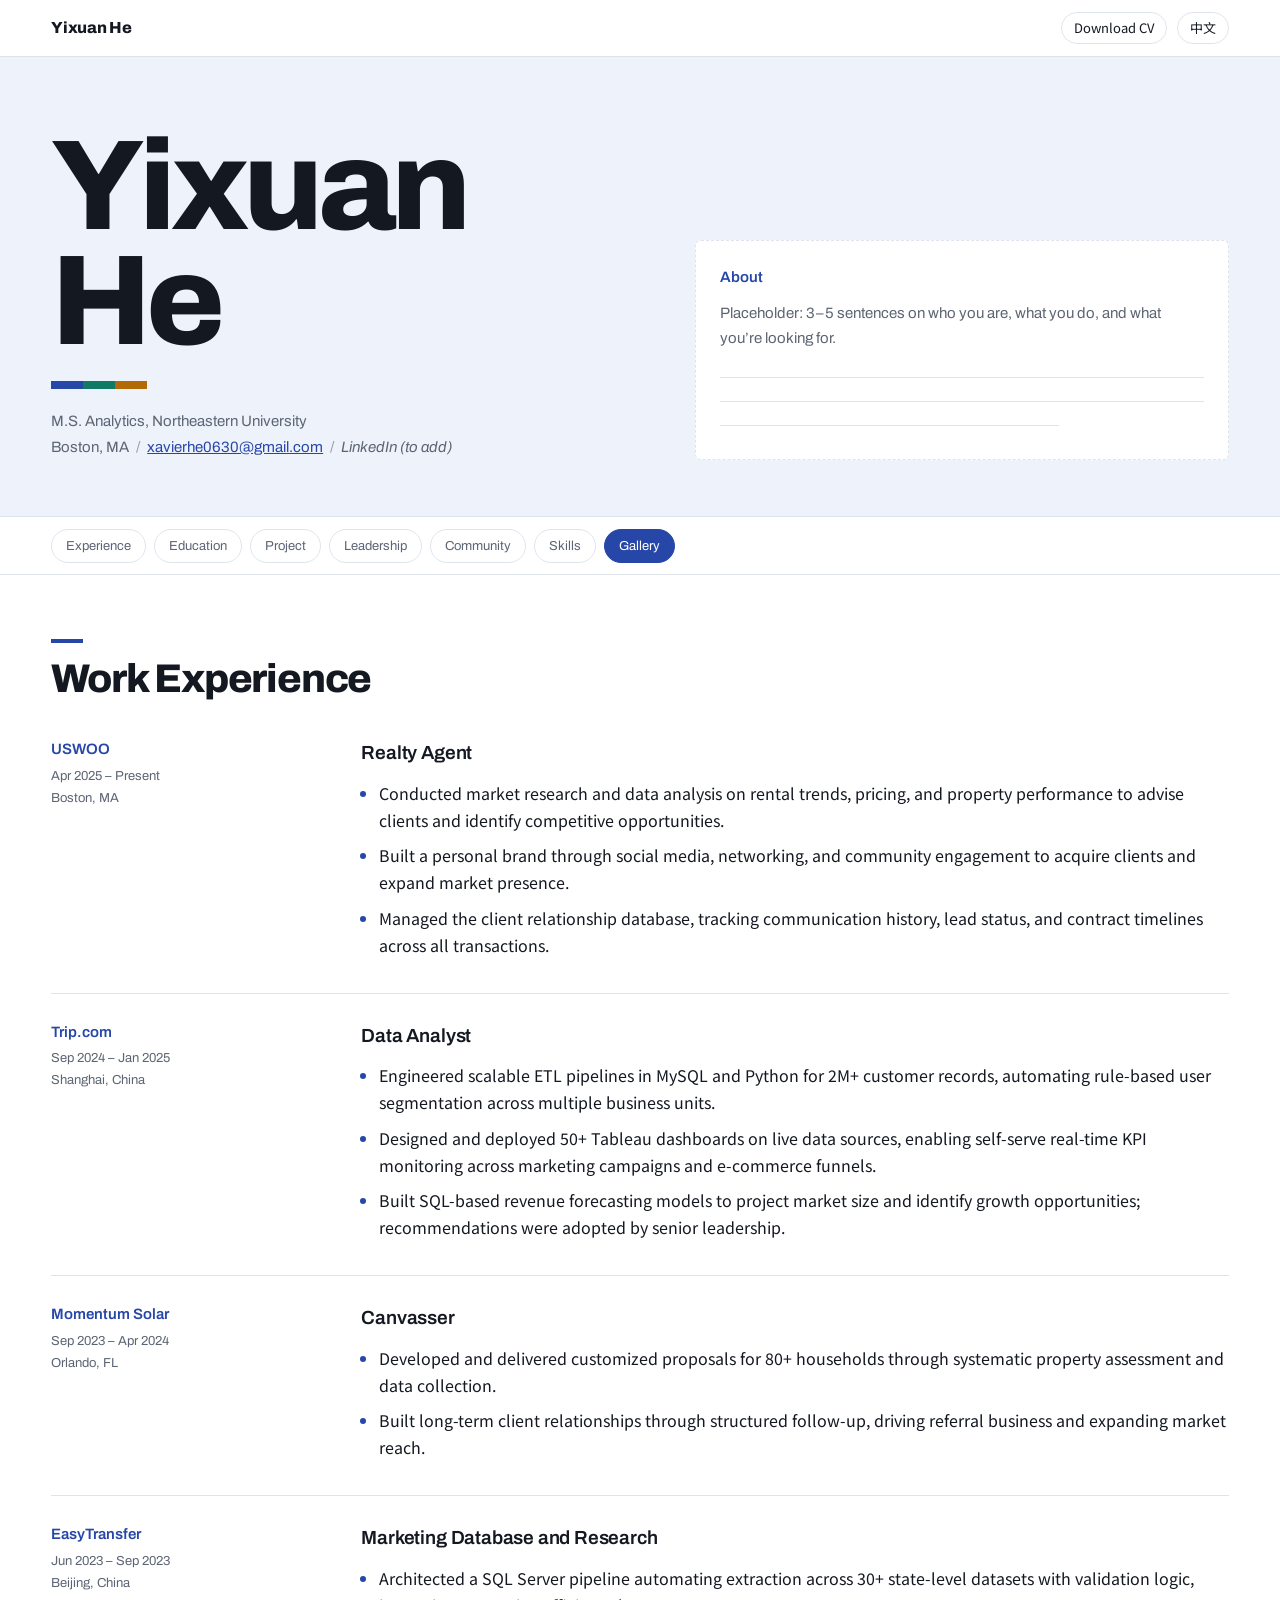
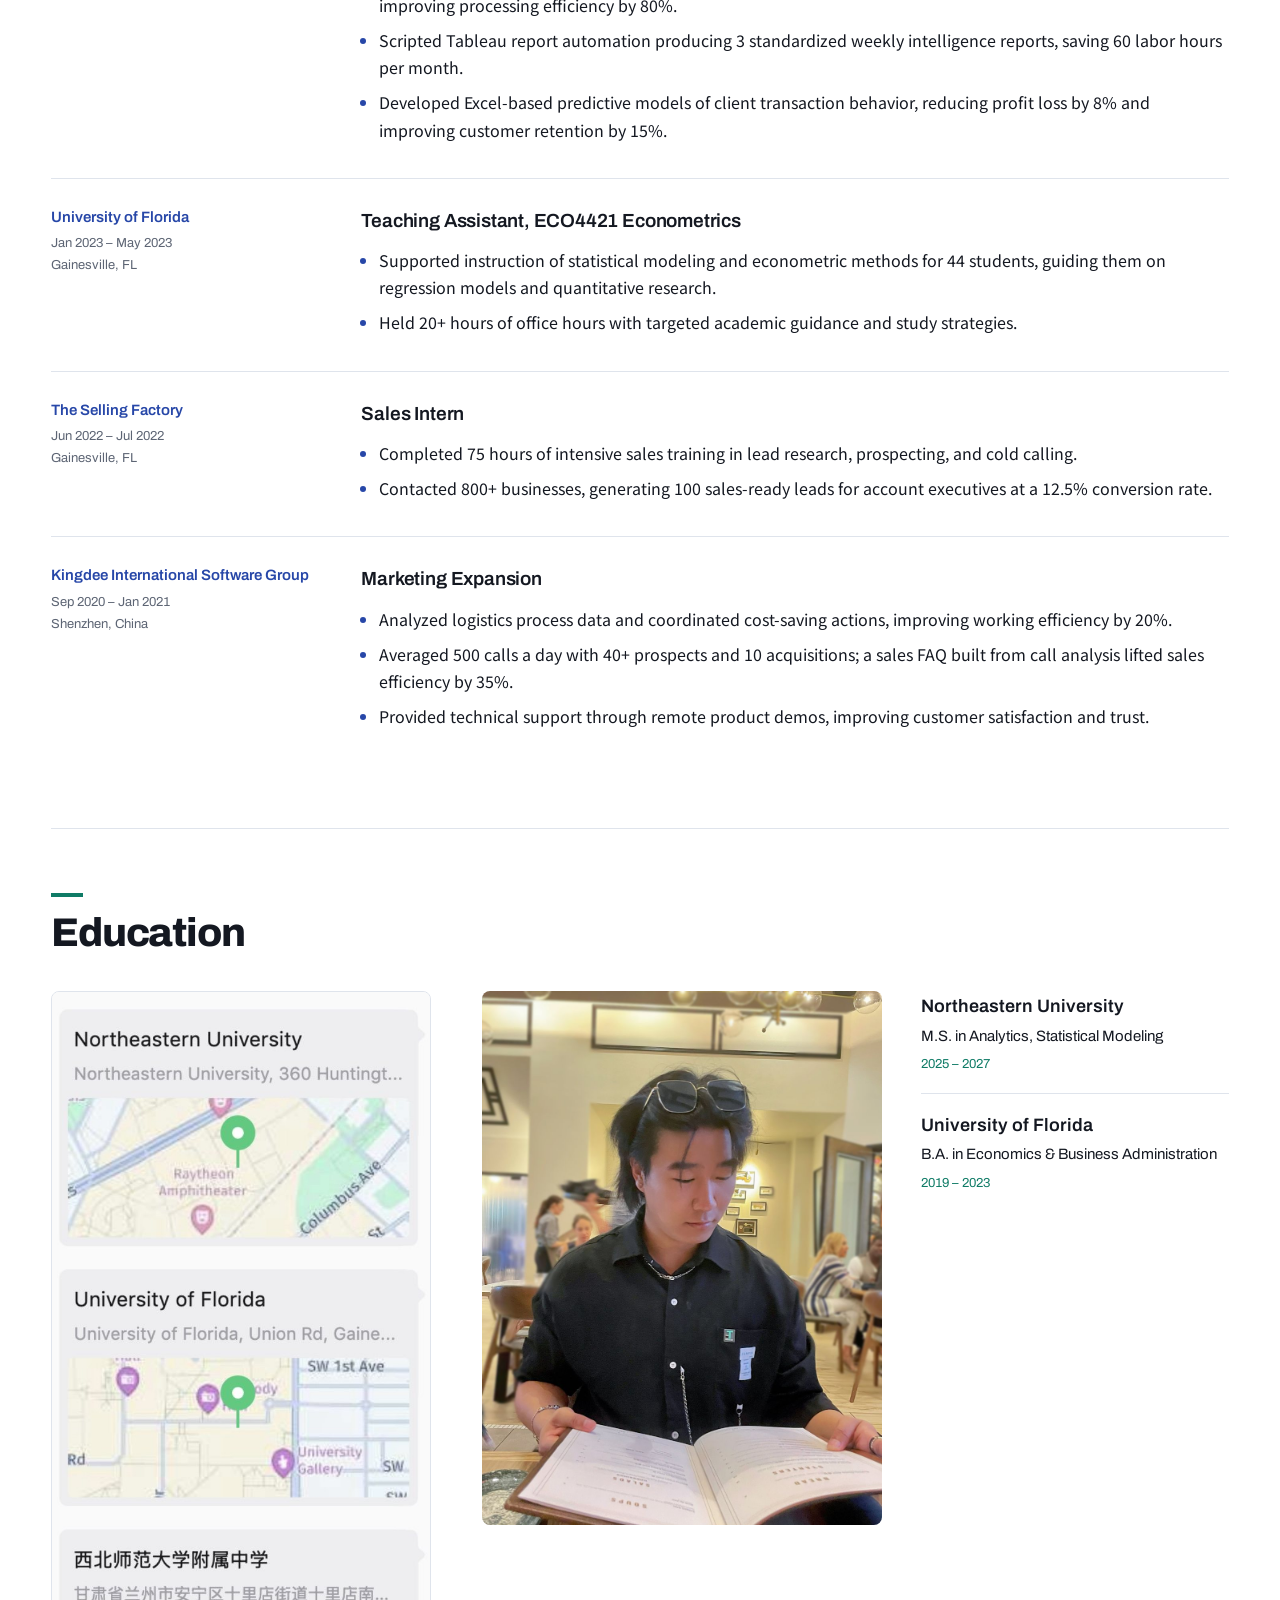
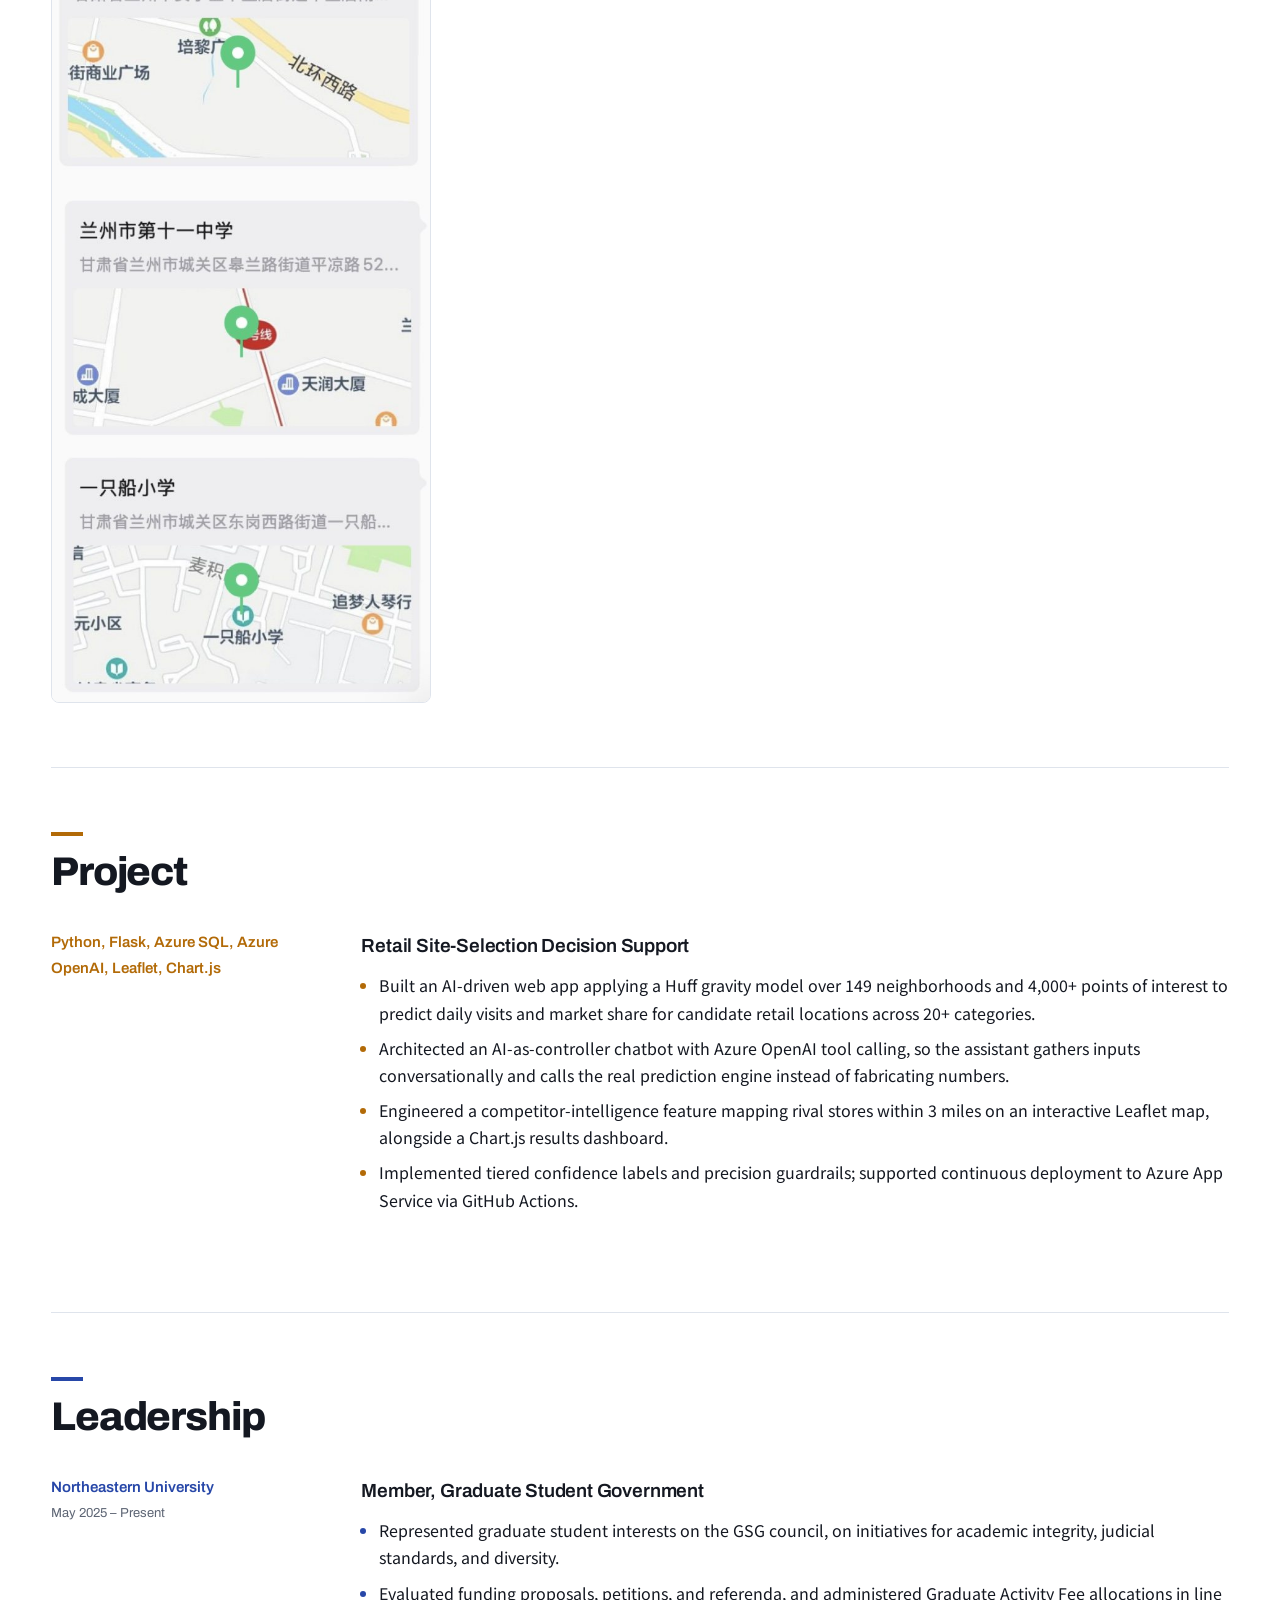
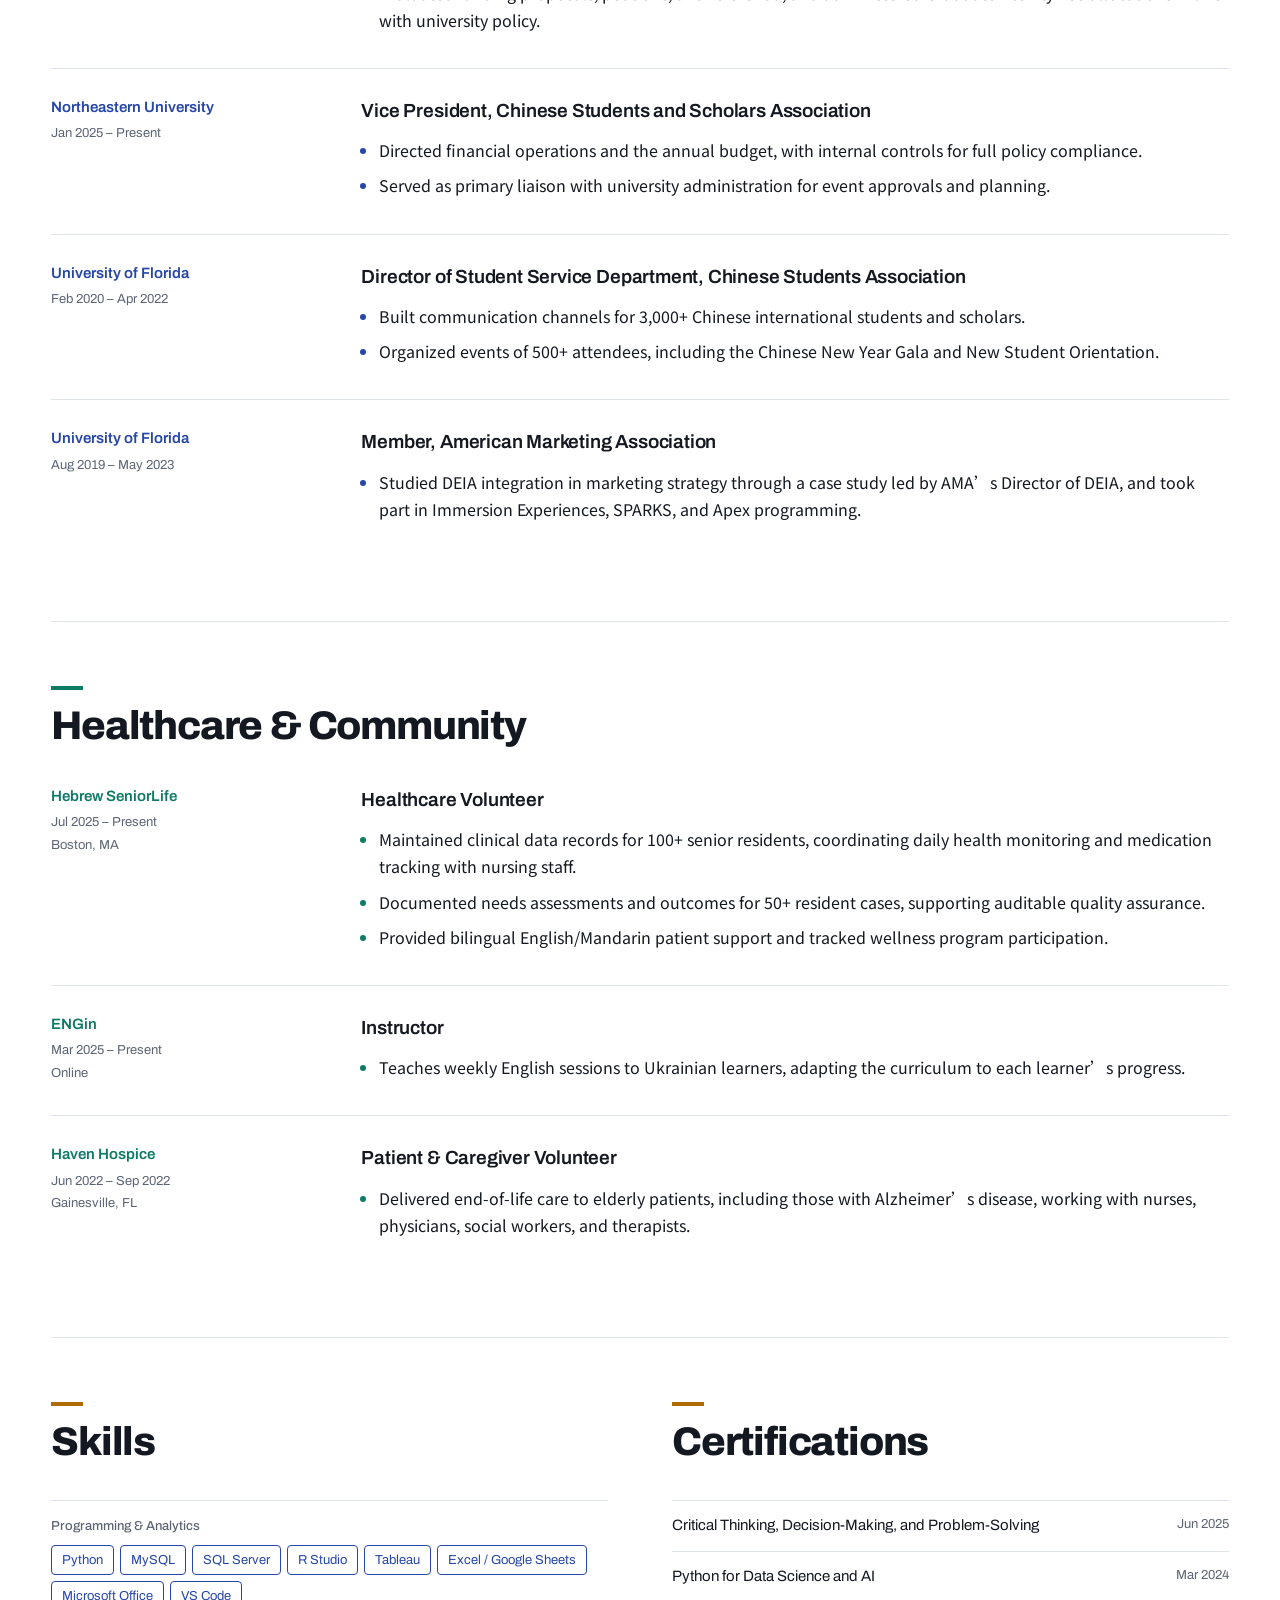
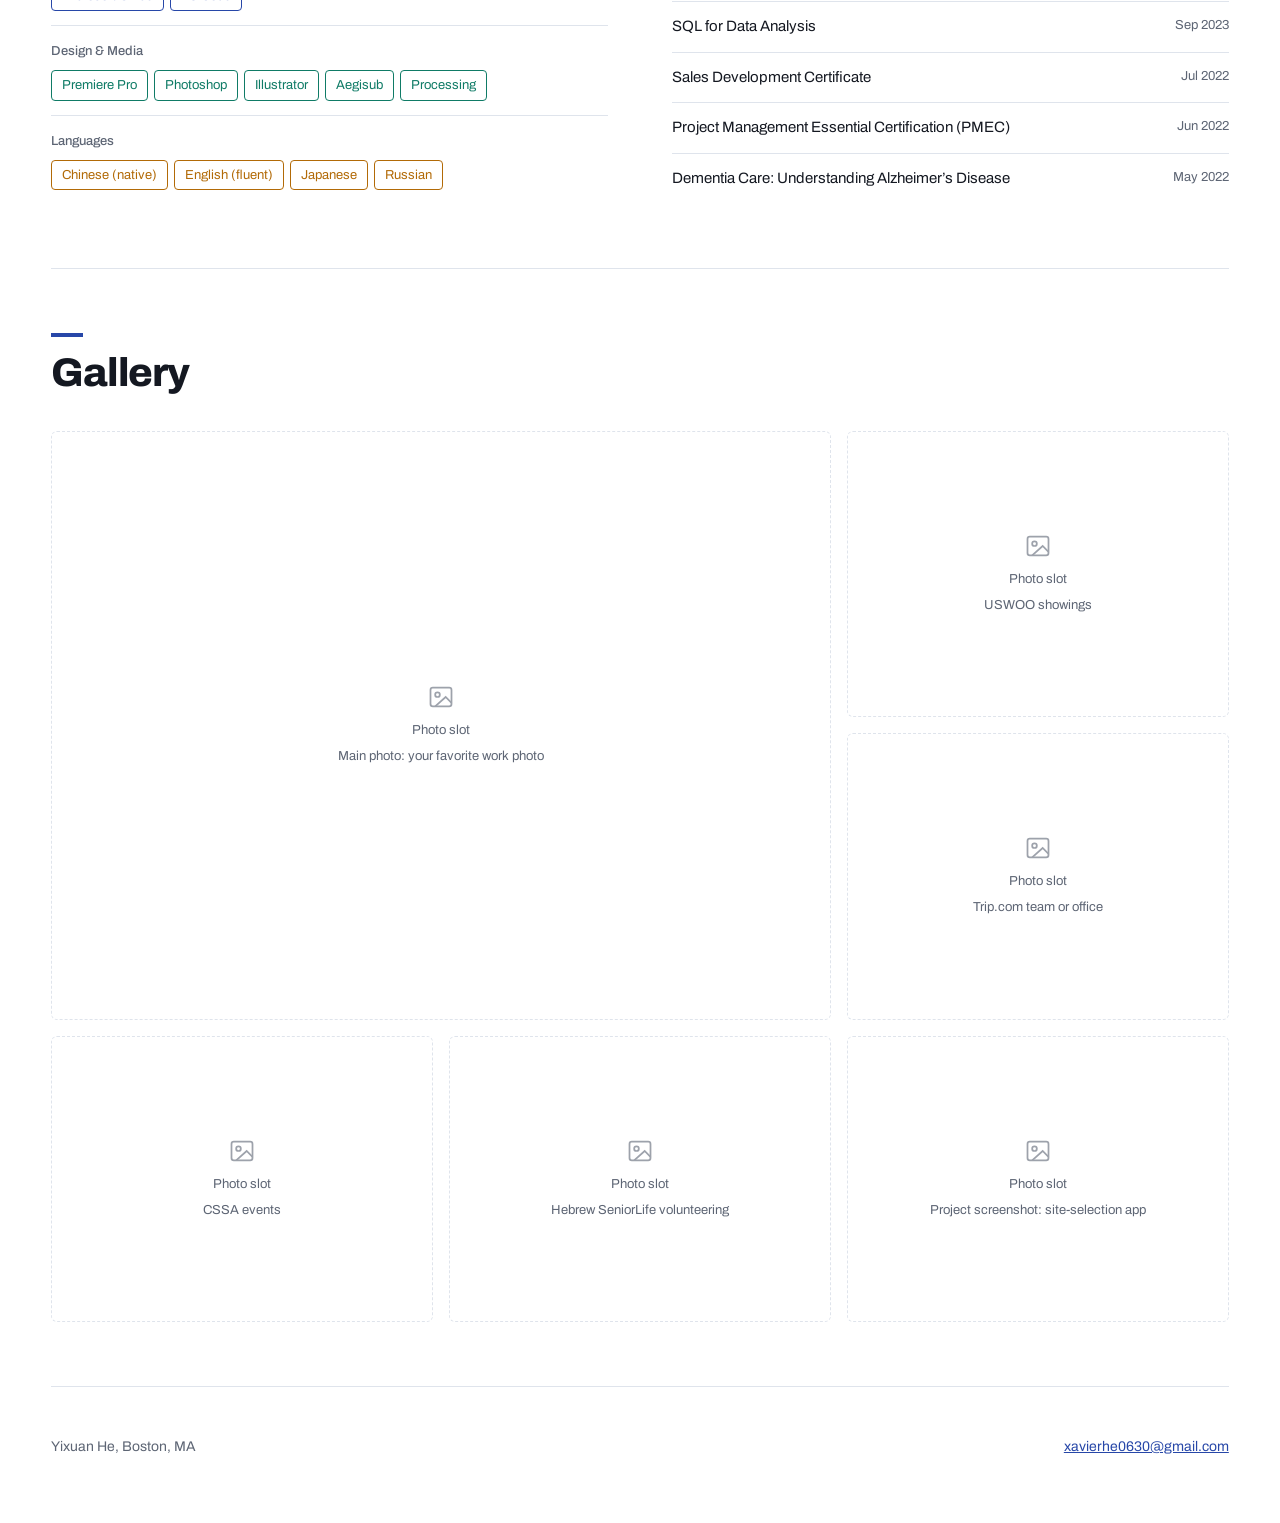
==== resume/index.html @ 64b9bf81 "Add files via upload" ====
<!DOCTYPE html>
<html lang="en">
<head>
<meta charset="utf-8">
<meta name="viewport" content="width=device-width, initial-scale=1, viewport-fit=cover">
<title>Yixuan He | Resume</title>
<meta name="description" content="Yixuan He: M.S. Analytics at Northeastern University. Data analysis, SQL, Python, Tableau.">
<link rel="icon" href="data:image/svg+xml,<svg xmlns=%22http://www.w3.org/2000/svg%22 viewBox=%220 0 100 100%22><text y=%22.9em%22 font-size=%2290%22>📄</text></svg>">
<link rel="preconnect" href="https://fonts.googleapis.com">
<link rel="preconnect" href="https://fonts.gstatic.com" crossorigin>
<link href="https://fonts.googleapis.com/css2?family=Archivo:wght@400;500;600;800&family=Noto+Sans+SC:wght@400;500;700&display=swap" rel="stylesheet">
<link rel="stylesheet" href="../css/site.css">
</head>
<body data-page="resume" class="standalone">
<nav class="nav" aria-label="Resume">
  <div class="nav-inner">
    <span class="brand">Yixuan He</span>
    <span class="spacer"></span>
    <a class="nav-btn" id="cvDownload" href="../assets/Yixuan_CV.pdf" download="Yixuan_CV.pdf" data-en="Download CV">下载简历</a>
    <button type="button" class="nav-btn" data-lang-toggle>EN</button>
  </div>
</nav>
<main class="page active p1">
  <div id="resume-root"></div>
</main>
<script>window.SITE_BASE = "../";</script>
<script src="../js/i18n.js"></script>
<script src="../js/resume-data.js"></script>
<script src="../js/resume.js"></script>
<script>
/* 简历下载：普通网站直接下载简历文件；在 claude.ai 预览里改用预览环境的下载功能 */
(function () {
  var a = document.getElementById("cvDownload");
  a.addEventListener("click", function (e) {
    if (!window.claude || !window.claude.use) return;
    e.preventDefault();
    window.claude.use("downloads").then(function (dl) {
      if (!dl) return;
      var href = a.getAttribute("href"), get;
      if (href.indexOf("data:") === 0) {
        var bin = atob(href.split(",")[1]), bytes = new Uint8Array(bin.length);
        for (var i = 0; i < bin.length; i++) bytes[i] = bin.charCodeAt(i);
        get = Promise.resolve(bytes);
      } else {
        get = fetch(href).then(function (r) { return r.arrayBuffer(); });
      }
      return get.then(function (data) { return dl.save({ filename: "Yixuan_CV.pdf", data: data }); });
    }).catch(function () {});
  });
})();
</script>
</body>
</html>
---- css/site.css ----
/* =========================================================
   Yixuan He 个人网站 样式
   ========================================================= */
:root{
  box-sizing:border-box;
  padding-top:env(safe-area-inset-top,0px);
  padding-bottom:env(safe-area-inset-bottom,0px);
  --nav-h:56px;
  --maxw:1440px;
  --gutter:clamp(20px,4vw,56px);
}
html{scroll-padding-top:calc(env(safe-area-inset-top,0px) + var(--nav-h) + 12px);scroll-behavior:smooth}
*,*::before,*::after{box-sizing:inherit}
body{margin:0;background:var(--bg);color:var(--ink);font-family:"Noto Sans SC","PingFang SC","Microsoft YaHei",system-ui,sans-serif;line-height:1.7;-webkit-font-smoothing:antialiased;transition:background .4s,color .4s}
img{max-width:100%;display:block}
button,input,select,textarea{font:inherit;color:inherit}
:focus-visible{outline:2px solid var(--accent);outline-offset:3px}
@media (prefers-reduced-motion:reduce){*,*::before,*::after{animation:none!important;transition:none!important;scroll-behavior:auto!important}}

/* ---------- 每页配色 ---------- */
body[data-page="resume"]{--bg:#ffffff;--surface:#f5f7fb;--tint:#eef2fb;--ink:#141821;--muted:#5d6574;--line:#dfe4ec;--accent:#2747a8;--on-accent:#ffffff;--c1:#2747a8;--c2:#0f7b66;--c3:#b26a07;--nav-bg:rgba(255,255,255,.88)}
body[data-page="yijing"]{--bg:#ebe8df;--surface:#e2ded2;--ink:#1d1c19;--muted:#6a655a;--line:#c9c3b4;--accent:#a3302a;--on-accent:#f6f1e6;--nav-bg:rgba(235,232,223,.88)}
body[data-page="tarot"]{--bg:#16132e;--surface:#211d42;--ink:#ece6d6;--muted:#a9a3c3;--line:#3b3566;--accent:#c9a961;--on-accent:#16132e;--nav-bg:rgba(22,19,46,.88)}
body[data-page="listen"]{--bg:#eef2ef;--surface:#ffffff;--ink:#2c3e36;--muted:#62736b;--line:#d3ddd7;--accent:#4f7386;--on-accent:#ffffff;--nav-bg:rgba(238,242,239,.88)}
@media (prefers-color-scheme:dark){
  :root:not([data-theme="light"]){color-scheme:dark}
  :root:not([data-theme="light"]) body[data-page="resume"]{--bg:#0f1218;--surface:#161b24;--tint:#141b2c;--ink:#e8ebf1;--muted:#9aa3b2;--line:#2a3140;--accent:#8ea8f2;--on-accent:#0f1218;--c1:#8ea8f2;--c2:#4fc7a6;--c3:#f0b452;--nav-bg:rgba(15,18,24,.88)}
  :root:not([data-theme="light"]) body[data-page="yijing"]{--bg:#171613;--surface:#22201b;--ink:#e7e1d3;--muted:#9c9586;--line:#3a362e;--accent:#d0574c;--on-accent:#171613;--nav-bg:rgba(23,22,19,.88)}
  :root:not([data-theme="light"]) body[data-page="tarot"]{--bg:#110f24;--surface:#1c1838;--nav-bg:rgba(17,15,36,.88)}
  :root:not([data-theme="light"]) body[data-page="listen"]{--bg:#18201c;--surface:#202a25;--ink:#dfe8e2;--muted:#93a39b;--line:#33413a;--accent:#8fb0c2;--on-accent:#18201c;--nav-bg:rgba(24,32,28,.88)}
}
:root[data-theme="dark"]{color-scheme:dark}
:root[data-theme="dark"] body[data-page="resume"]{--bg:#0f1218;--surface:#161b24;--tint:#141b2c;--ink:#e8ebf1;--muted:#9aa3b2;--line:#2a3140;--accent:#8ea8f2;--on-accent:#0f1218;--c1:#8ea8f2;--c2:#4fc7a6;--c3:#f0b452;--nav-bg:rgba(15,18,24,.88)}
:root[data-theme="dark"] body[data-page="yijing"]{--bg:#171613;--surface:#22201b;--ink:#e7e1d3;--muted:#9c9586;--line:#3a362e;--accent:#d0574c;--on-accent:#171613;--nav-bg:rgba(23,22,19,.88)}
:root[data-theme="dark"] body[data-page="tarot"]{--bg:#110f24;--surface:#1c1838;--nav-bg:rgba(17,15,36,.88)}
:root[data-theme="dark"] body[data-page="listen"]{--bg:#18201c;--surface:#202a25;--ink:#dfe8e2;--muted:#93a39b;--line:#33413a;--accent:#8fb0c2;--on-accent:#18201c;--nav-bg:rgba(24,32,28,.88)}

/* ---------- 导航 ---------- */
body::before{content:"";position:fixed;inset:0 0 auto;height:env(safe-area-inset-top,0px);z-index:10;background:var(--nav-bg);backdrop-filter:blur(10px);-webkit-backdrop-filter:blur(10px)}
.nav{position:sticky;top:env(safe-area-inset-top,0px);z-index:20;background:var(--nav-bg);backdrop-filter:blur(10px);-webkit-backdrop-filter:blur(10px);border-bottom:1px solid var(--line)}
.nav-inner{max-width:var(--maxw);margin:0 auto;height:var(--nav-h);display:flex;align-items:center;gap:16px;padding:0 var(--gutter)}
.brand{font-family:Archivo,"Noto Sans SC",sans-serif;font-weight:800;letter-spacing:-.02em;text-decoration:none;color:var(--ink);white-space:nowrap}
.tabs{display:flex;gap:4px;margin-left:auto;overflow-x:auto;scrollbar-width:none;min-width:0}
.tabs::-webkit-scrollbar{display:none}
.tabs a{padding:6px 12px;border-radius:999px;text-decoration:none;color:var(--muted);font-size:14px;white-space:nowrap}
.tabs a[aria-current="page"]{color:var(--on-accent);background:var(--accent)}
.nav-btn{flex:none;text-decoration:none;background:none;border:1px solid var(--line);border-radius:999px;padding:4px 12px;font-size:13px;cursor:pointer;color:var(--ink);white-space:nowrap}
.nav-btn:hover{border-color:var(--ink)}
@media (max-width:600px){.brand{display:none}.tabs{margin-left:0;flex:1}.tabs a{padding:6px 9px;font-size:13px}}

.page{display:none}
.page.active{display:block}
.wrap{max-width:var(--maxw);margin:0 auto;padding:0 var(--gutter)}
.ph{border:1.5px dashed var(--line);border-radius:6px;color:var(--muted);background:transparent}
.ph-note{font-size:13px;color:var(--muted)}
.ph-img{display:flex;flex-direction:column;align-items:center;justify-content:center;gap:4px;text-align:center;padding:16px;font-size:13px;color:var(--muted);border:1.5px dashed var(--line);border-radius:6px;min-height:160px}
.ph-img svg{width:28px;height:28px;opacity:.6;margin-bottom:4px}
.btn{display:inline-block;padding:12px 24px;border-radius:4px;text-decoration:none;border:1px solid var(--accent);background:var(--accent);color:var(--on-accent);cursor:pointer;font-size:15px}

/* =========================================================
   第一页 履历：黑白结构 + 色彩点缀
   ========================================================= */
.p1{font-family:Archivo,"Noto Sans SC",sans-serif}
.p1-band{background:var(--tint);border-bottom:1px solid var(--line)}
.p1-hero-grid{display:grid;grid-template-columns:1.1fr 1fr;gap:56px;align-items:end;padding-top:72px;padding-bottom:56px}
.p1-name{font-size:clamp(56px,10vw,128px);line-height:.9;font-weight:800;letter-spacing:-.045em;margin:0;color:var(--ink)}
.p1-name::after{content:"";display:block;width:96px;height:8px;margin-top:22px;background:linear-gradient(90deg,var(--c1) 0 33.3%,var(--c2) 33.3% 66.6%,var(--c3) 66.6%)}
.p1-meta{margin:20px 0 0;color:var(--muted);font-size:15px}
.p1-meta a{color:var(--c1)}
.p1-meta .sep{margin:0 4px;opacity:.6}
.p1-meta .todo{color:var(--muted);font-style:italic}
.about{padding:24px;min-height:220px;display:flex;flex-direction:column;gap:10px;background:var(--bg);border-radius:6px}
.about h2{margin:0;font-size:15px;font-weight:600;color:var(--c1)}
.about p{margin:0;font-size:15px}
.about.filled{border:1px solid var(--line);border-left:4px solid var(--c1);color:var(--ink)}
.about .lines{flex:1;display:flex;flex-direction:column;justify-content:space-evenly;gap:14px;margin-top:6px}
.about .lines span{display:block;height:1px;background:var(--line)}
.about .lines span:nth-child(3){width:70%}
/* 目录条：下滑时固定在导航栏下方 */
.p1{overflow-x:clip}
.p1-jump-bar{position:sticky;top:calc(env(safe-area-inset-top,0px) + var(--nav-h));z-index:15}
.p1-jump-bar::before{content:"";position:absolute;top:0;bottom:0;left:-100vmax;right:-100vmax;background:var(--nav-bg);backdrop-filter:blur(10px);-webkit-backdrop-filter:blur(10px);border-bottom:1px solid var(--line);z-index:-1}
.p1-jump{display:flex;gap:8px;padding:12px 0;overflow-x:auto;scrollbar-width:none}
.p1-jump::-webkit-scrollbar{display:none}
.p1-jump button{flex:none;background:var(--bg);border:1px solid var(--line);border-radius:999px;padding:5px 14px;font-size:13px;cursor:pointer;color:var(--muted);transition:background .2s,color .2s,border-color .2s}
.p1-jump button:hover{color:var(--ink);border-color:var(--sc)}
.p1-jump button[aria-current="true"]{color:var(--on-accent);border-color:var(--sc);background:var(--sc)}
.p1 .sec{scroll-margin-top:64px}
.c1{--sc:var(--c1)}.c2{--sc:var(--c2)}.c3{--sc:var(--c3)}
.sec{padding:64px 0;border-bottom:1px solid var(--line)}
.sec-head{margin-bottom:36px}
.sec-head h2{margin:0;font-size:clamp(28px,4vw,40px);font-weight:800;letter-spacing:-.03em;line-height:1.1}
.sec-head h2::before{content:"";display:block;width:32px;height:4px;background:var(--sc,var(--c1));margin-bottom:14px}
.row{display:grid;grid-template-columns:minmax(200px,22%) 1fr;gap:clamp(24px,4vw,64px);padding:26px 0;border-top:1px solid var(--line)}
.row:first-of-type{border-top:0;padding-top:0}
.when{font-size:13px;color:var(--muted);font-variant-numeric:tabular-nums;display:flex;flex-direction:column}
.when b{color:var(--sc,var(--c1));font-weight:600;font-size:15px;margin-bottom:2px}
.what h3{margin:0 0 10px;font-size:19px;font-weight:600;letter-spacing:-.01em}
.what ul{margin:0;padding-left:18px;font-size:16px;font-family:"Noto Sans SC",Archivo,sans-serif}
.what li{margin:8px 0}
.what li::marker{color:var(--sc,var(--c1))}
.edu-grid{display:grid;grid-template-columns:minmax(0,380px) minmax(0,1fr);gap:clamp(32px,4vw,64px);align-items:start}
.schools-shot{margin:0;border:1px solid var(--line);border-radius:8px;overflow:hidden;background:var(--surface)}
.schools-shot img{width:100%}
.edu-side{position:sticky;top:calc(env(safe-area-inset-top,0px) + var(--nav-h) + 88px);display:grid;grid-template-columns:minmax(0,400px) minmax(0,1fr);gap:clamp(24px,3vw,48px);align-items:start}
@media (max-width:1100px){.edu-side{grid-template-columns:1fr}}
.portrait{margin:0;max-width:400px}
.portrait img{width:100%;aspect-ratio:3/4;object-fit:cover;border-radius:8px}
.degree{padding:16px 0;border-top:1px solid var(--line)}
.degree:first-child{border-top:0;padding-top:0}
.degree h3{margin:0;font-size:18px;font-weight:600}
.degree p{margin:2px 0 0;font-size:15px}
.degree .dates{font-size:13px;color:var(--sc);font-variant-numeric:tabular-nums}
.two{display:grid;grid-template-columns:1fr 1fr;gap:clamp(32px,5vw,80px)}
.skill-row{padding:14px 0;border-top:1px solid var(--line)}
.skill-row:first-of-type{border-top:0;padding-top:0}
.skill-row b{display:block;font-size:13px;color:var(--muted);font-weight:500;margin-bottom:8px}
.tags{display:flex;flex-wrap:wrap;gap:6px}
.tag{font-size:13px;padding:3px 10px;border-radius:4px;border:1px solid var(--sc);color:var(--sc)}
.cert{display:flex;justify-content:space-between;gap:16px;padding:12px 0;border-top:1px solid var(--line);font-size:15px}
.cert:first-of-type{border-top:0;padding-top:0}
.cert span{color:var(--muted);white-space:nowrap;font-variant-numeric:tabular-nums;font-size:13px}
.gallery{display:grid;grid-template-columns:repeat(3,1fr);gap:16px}
.gallery > *{aspect-ratio:4/3;margin:0}
.gallery .big{grid-column:span 2;grid-row:span 2;aspect-ratio:auto}
.shot{position:relative;border-radius:6px;overflow:hidden}
.shot img{width:100%;height:100%;object-fit:cover}
.shot figcaption{position:absolute;left:0;right:0;bottom:0;padding:8px 12px;font-size:13px;color:#fff;background:rgba(0,0,0,.45)}
.p1-foot{padding:48px 0 64px;display:flex;justify-content:space-between;flex-wrap:wrap;gap:16px;color:var(--muted);font-size:14px}
.p1-foot a{color:var(--c1)}
@media (max-width:860px){
  .p1-hero-grid,.edu-grid,.two{grid-template-columns:1fr;gap:32px}
  .p1-hero-grid{padding-top:48px;padding-bottom:40px}
  .edu-side{position:static}
  .schools-shot{max-width:380px}
  .row{grid-template-columns:1fr;gap:8px}
  .gallery{grid-template-columns:1fr 1fr}
}

/* 独立简历页 */
.standalone .nav-inner{gap:10px}
.standalone .spacer{flex:1}
@media print{
  @page{margin:14mm}
  body{background:#fff!important;color:#000}
  .nav,body::before,.p1-jump-bar,.no-print,.schools-shot,.portrait,.about.ph{display:none!important}
  .p1-band{background:none;border:0}
  .p1-hero-grid{padding:0 0 12px;display:block}
  .p1-name{font-size:34px;line-height:1.1}
  .p1-name br{display:none}
  .p1-name::after{width:60px;height:4px;margin-top:8px}
  .p1-meta{font-size:11px;margin-top:6px}
  .wrap{max-width:none;padding:0}
  .sec{padding:10px 0;border:0}
  .sec-head{margin-bottom:8px}
  .sec-head h2{font-size:15px}
  .sec-head h2::before{width:20px;height:3px;margin-bottom:4px}
  .row{grid-template-columns:150px 1fr;gap:12px;padding:6px 0;border:0;break-inside:avoid}
  .what h3{font-size:12px;margin-bottom:2px}
  .what ul,.when,.cert,.degree p{font-size:10.5px}
  .what li{margin:1px 0}
  body{line-height:1.4}
  .when b{font-size:12px}
  .p1-meta .todo,.p1-meta .todo + *{display:none}
  .two{grid-template-columns:1fr 1fr;gap:24px}
  .skill-row{padding:4px 0;border:0}
  .cert{padding:3px 0;border:0}
  .edu-grid,.edu-side{display:block}
  .degree{padding:4px 0;border:0}
  .degree h3{font-size:12px}
  .tag{font-size:10px;padding:1px 6px}
  .p1-foot{display:none}
  *{-webkit-print-color-adjust:exact;print-color-adjust:exact}
}

/* =========================================================
   第二页 易经问卜
   ========================================================= */
.p2{font-family:"Noto Serif SC",serif;overflow-x:hidden}
.p2-hero{position:relative;min-height:calc(100vh - var(--nav-h) - env(safe-area-inset-top,0px));display:grid;grid-template-columns:1fr 1fr;align-items:center;gap:40px}
.p2-title{font-family:"Ma Shan Zheng","Noto Serif SC",serif;font-size:clamp(60px,9vw,128px);line-height:1;margin:0;font-weight:400;white-space:nowrap}
html[data-lang="en"] .p2-title{font-family:"Noto Serif SC",serif;font-weight:900;font-size:clamp(44px,6.5vw,88px);white-space:normal;line-height:1.05}
.p2-sub{font-size:18px;color:var(--muted);margin:20px 0 0;letter-spacing:.08em;max-width:30ch}
html[data-lang="en"] .p2-sub{letter-spacing:0}
.seal{display:inline-grid;place-items:center;width:64px;height:64px;margin-top:32px;background:var(--accent);color:var(--on-accent);font-family:"Ma Shan Zheng",serif;font-size:24px;line-height:1.05;text-align:center;border-radius:4px;transform:rotate(-4deg)}
.taiji-wrap{position:relative;width:min(440px,80vw);aspect-ratio:1;justify-self:center}
.bagua-ring{position:absolute;inset:0;animation:spin 120s linear infinite}
.taiji{position:absolute;inset:22%;animation:spin 40s linear infinite reverse}
@keyframes spin{to{transform:rotate(360deg)}}
.mountains{position:absolute;left:50%;width:100vw;transform:translateX(-50%);bottom:0;height:34%;pointer-events:none;z-index:0}
.p2-hero > *:not(.mountains){position:relative;z-index:1}
.vert{writing-mode:vertical-rl;font-size:15px;letter-spacing:.4em;color:var(--muted);position:absolute!important;right:20px;top:40px}
.p2-sec{padding:80px 0;border-top:1px solid var(--line)}
.p2-sec h2{font-family:"Ma Shan Zheng","Noto Serif SC",serif;font-weight:400;font-size:44px;margin:0 0 8px;line-height:1.2}
html[data-lang="en"] .p2-sec h2{font-family:"Noto Serif SC",serif;font-weight:600;font-size:34px}
.p2-sec .lead{color:var(--muted);margin:0 0 36px;max-width:60ch}
.p2-about{display:grid;grid-template-columns:1.2fr 1fr;gap:40px;align-items:stretch}
.p2-about .ph{padding:24px;line-height:2}
.trigrams{display:grid;grid-template-columns:repeat(8,1fr);border:1px solid var(--line)}
.tri{padding:22px 8px;text-align:center;border-left:1px solid var(--line)}
.tri:first-child{border-left:0}
.tri .sym{font-size:40px;line-height:1;display:block}
.tri .nm{font-size:20px;font-weight:600;display:block;margin-top:10px}
.tri .nt{font-size:13px;color:var(--muted)}
.svc{display:grid;grid-template-columns:repeat(3,1fr);gap:20px}
.svc .ph{padding:28px 24px;min-height:200px;display:flex;flex-direction:column;gap:8px;background:var(--surface);border-color:transparent}
.svc .hx{width:44px;height:44px;margin-bottom:8px}
.svc h3{margin:0;font-size:22px;color:var(--ink)}
.steps{list-style:none;margin:0;padding:0;display:grid;grid-template-columns:repeat(5,1fr)}
.steps li{padding:0 16px 0 0}
.steps .n{font-family:"Ma Shan Zheng",serif;font-size:40px;color:var(--accent);line-height:1}
.steps h3{margin:8px 0 4px;font-size:18px}
.steps p{margin:0;font-size:14px;color:var(--muted)}
.p2-imgs{display:grid;grid-template-columns:2fr 1fr 1fr;gap:16px}
.p2-imgs .ph-img{min-height:220px}
.disclaimer{font-size:13px;color:var(--muted);border-left:3px solid var(--accent);padding:4px 0 4px 16px;max-width:70ch;margin-top:40px}
@media (max-width:860px){
  .p2-hero{grid-template-columns:1fr;padding:48px 0 160px;min-height:0;text-align:center}
  .p2-sub{margin-inline:auto}
  .vert{display:none}
  .p2-about,.svc,.p2-imgs{grid-template-columns:1fr}
  .trigrams{grid-template-columns:repeat(4,1fr)}
  .tri:nth-child(5){border-left:0}
  .tri:nth-child(n+5){border-top:1px solid var(--line)}
  .steps{grid-template-columns:1fr;gap:24px}
}

/* =========================================================
   第三页 塔罗
   ========================================================= */
.p3{font-family:"Noto Serif SC",serif;background:
  radial-gradient(1.5px 1.5px at 12% 18%,rgba(236,230,214,.8),transparent),
  radial-gradient(1px 1px at 78% 12%,rgba(236,230,214,.6),transparent),
  radial-gradient(2px 2px at 64% 42%,rgba(201,169,97,.8),transparent),
  radial-gradient(1px 1px at 30% 66%,rgba(236,230,214,.5),transparent),
  radial-gradient(1.5px 1.5px at 90% 72%,rgba(236,230,214,.7),transparent),
  radial-gradient(2px 2px at 8% 88%,rgba(201,169,97,.6),transparent);background-attachment:fixed}
.p3-hero{padding:72px 0 80px;text-align:center}
.p3-hero h1{font-size:clamp(40px,7vw,80px);font-weight:900;margin:0;line-height:1.15}
html[data-lang="en"] .p3-hero h1{font-size:clamp(36px,5.5vw,64px)}
.p3-hero h1 small{display:block;font-family:Cinzel,serif;font-size:max(.28em,16px);color:var(--accent);letter-spacing:.3em;font-weight:500;margin-bottom:12px}
.p3-hero p{color:var(--muted);max-width:46ch;margin:20px auto 0;font-size:17px}
.spread{display:flex;justify-content:center;gap:clamp(12px,3vw,32px);margin:56px auto 12px;perspective:1200px}
.card{width:clamp(96px,22vw,180px);aspect-ratio:7/12;background:none;border:0;padding:0;cursor:pointer;position:relative;transform-style:preserve-3d;transition:transform .8s cubic-bezier(.2,.7,.2,1)}
.card:nth-child(1){transform:rotate(-6deg) translateY(14px)}
.card:nth-child(3){transform:rotate(6deg) translateY(14px)}
.card:nth-child(1).flipped{transform:rotate(-6deg) translateY(14px) rotateY(180deg)}
.card:nth-child(2).flipped{transform:rotateY(180deg)}
.card:nth-child(3).flipped{transform:rotate(6deg) translateY(14px) rotateY(180deg)}
.face{position:absolute;inset:0;border-radius:10px;backface-visibility:hidden;-webkit-backface-visibility:hidden;border:1px solid var(--accent);overflow:hidden}
.back{background:var(--surface)}
.back svg{width:100%;height:100%}
.front{transform:rotateY(180deg);background:#efe6cf;color:#2a2346;display:flex;flex-direction:column;align-items:center;justify-content:center;padding:12px;text-align:center;gap:6px}
.front .roman{font-family:Cinzel,serif;font-size:13px;letter-spacing:.2em;color:#8a6d2f}
.front b{font-size:clamp(15px,2.6vw,22px);line-height:1.25}
.front span{font-size:clamp(11px,1.6vw,13px);line-height:1.5;color:#5a5277}
.hint{font-size:13px;color:var(--muted);text-align:center;margin-top:36px}
.p3-sec{padding:80px 0;border-top:1px solid var(--line)}
.p3-sec h2{font-size:36px;margin:0 0 8px;font-weight:600}
.p3-sec .lead{color:var(--muted);margin:0 0 40px;max-width:60ch}
.topics{display:grid;grid-template-columns:repeat(3,1fr);gap:1px;background:var(--line);border:1px solid var(--line)}
.topic{background:var(--bg);padding:28px 24px}
.topic .glyph{font-size:28px;color:var(--accent);line-height:1}
.topic h3{margin:14px 0 6px;font-size:20px}
.topic p{margin:0;color:var(--muted);font-size:15px}
.spreads{display:grid;grid-template-columns:repeat(3,1fr);gap:24px}
.spreads .ph{padding:24px;min-height:240px;display:flex;flex-direction:column;gap:12px}
.spreads h3{margin:0;color:var(--ink);font-size:19px}
.mini{display:flex;gap:6px;justify-content:center;padding:12px 0;flex:1;align-items:center}
.mini i{display:block;width:26px;height:44px;border:1px solid var(--accent);border-radius:3px;opacity:.75}
.p3-steps{list-style:none;padding:0;margin:0;display:grid;grid-template-columns:repeat(4,1fr);gap:28px;counter-reset:s}
.p3-steps li{counter-increment:s;border-top:1px solid var(--accent);padding-top:16px}
.p3-steps li::before{content:counter(s,upper-roman);font-family:Cinzel,serif;color:var(--accent);font-size:22px}
.p3-steps h3{margin:6px 0;font-size:18px}
.p3-steps p{margin:0;color:var(--muted);font-size:14px}
.p3-imgs{display:grid;grid-template-columns:repeat(4,1fr);gap:16px}
.p3-imgs .ph-img{aspect-ratio:3/4}
@media (max-width:860px){.topics,.spreads{grid-template-columns:1fr}.p3-steps{grid-template-columns:1fr 1fr}.p3-imgs{grid-template-columns:1fr 1fr}}

/* =========================================================
   第四页 倾诉倾听
   ========================================================= */
.p4{font-family:"Noto Sans SC",sans-serif;font-weight:300}
.p4 h1,.p4 h2,.p4 h3,.p4 strong,.p4 b{font-weight:500}
.p4-hero{display:grid;grid-template-columns:1fr 1fr;gap:48px;align-items:center;padding:80px 0 56px}
.p4-hero h1{font-size:clamp(36px,5.5vw,60px);line-height:1.3;margin:0;letter-spacing:.02em}
.p4-hero p{color:var(--muted);font-size:17px;max-width:38ch;margin:20px 0 0}
.breath{display:flex;flex-direction:column;align-items:center;gap:8px}
.orb{width:min(320px,70vw);aspect-ratio:1;border-radius:50%;display:grid;place-items:center;position:relative}
.orb::before,.orb::after{content:"";position:absolute;border-radius:50%;inset:0;background:var(--accent);opacity:.12;transform:scale(.62);transition:transform 4s ease-in-out}
.orb::after{inset:14%;opacity:.18}
.orb.in::before,.orb.in::after{transform:scale(1)}
.orb.out::before,.orb.out::after{transform:scale(.62);transition-duration:6s}
.orb span{position:relative;font-size:18px}
.breath button{background:var(--surface);border:1px solid var(--line);border-radius:999px;padding:10px 22px;cursor:pointer;font-size:15px}
.notice{background:var(--surface);border:1px solid var(--line);border-left:4px solid var(--accent);border-radius:12px;padding:20px 24px;margin-bottom:56px;max-width:860px}
.notice h2{font-size:17px;margin:0 0 6px}
.notice p{margin:0;font-size:15px;color:var(--muted)}
.p4-sec{padding:72px 0;border-top:1px solid var(--line)}
.p4-sec h2{font-size:30px;margin:0 0 8px}
.p4-sec .lead{color:var(--muted);margin:0 0 36px;max-width:60ch}
.p4-me{display:grid;grid-template-columns:240px 1fr;gap:40px;align-items:center}
.p4-me .ph-img{aspect-ratio:1;border-radius:50%;min-height:0}
.p4-me .ph{padding:24px;border-radius:16px}
.chips{display:flex;flex-wrap:wrap;gap:12px}
.chip{background:var(--surface);border:1px solid var(--line);border-radius:16px;padding:18px 20px;flex:1 1 240px}
.chip h3{margin:0 0 4px;font-size:17px}
.chip p{margin:0;font-size:14px;color:var(--muted)}
.fmt{display:grid;grid-template-columns:repeat(3,1fr);gap:16px}
.fmt .ph{border-radius:16px;padding:24px;min-height:150px}
.fmt h3{margin:0 0 6px;color:var(--ink);font-size:17px}
.care{display:grid;grid-template-columns:1fr 1fr;gap:24px}
.care > div{background:var(--surface);border-radius:16px;padding:28px;border:1px solid var(--line)}
.care h3{margin:0 0 10px;font-size:18px}
.care p,.care li{font-size:15px;color:var(--muted)}
.care ul{margin:0;padding-left:18px}
.crisis{border-color:var(--accent)!important}
.crisis strong{color:var(--ink)}
.p4 .btn{border-radius:999px}
@media (max-width:860px){.p4-hero,.p4-me,.care,.fmt{grid-template-columns:1fr}.p4-hero{padding:48px 0;text-align:center}.p4-hero p{margin-inline:auto}.p4-me .ph-img{max-width:200px}}

/* =========================================================
   预约组件（颜色跟随所在页面）
   ========================================================= */
.bk{background:var(--surface);border:1px solid var(--line);border-radius:12px;padding:24px;max-width:880px;text-align:left;font-family:"Noto Sans SC",sans-serif}
.bk:focus{outline:none}
.bk-demo{margin:0 0 20px;padding:10px 14px;border-radius:8px;font-size:13px;color:var(--muted);border:1px dashed var(--line)}
.bk-muted{color:var(--muted);margin:0 0 12px}
.bk-step{margin:0 0 24px;border:0;padding:0}
.bk-step h3,.bk-done h3{font-size:14px;font-weight:500;color:var(--muted);margin:0 0 10px}
.bk-svcs{display:grid;grid-template-columns:repeat(3,1fr);gap:10px}
.bk-opt{display:flex;flex-direction:column;gap:2px;text-align:left;border:1px solid var(--line);background:var(--bg);border-radius:10px;padding:14px 16px;cursor:pointer}
.bk-opt b{font-size:17px;font-weight:600}
.bk-opt small{font-size:13px;color:var(--muted)}
.bk-price{font-size:15px;margin-top:6px}
.bk-opt[aria-pressed="true"]{border-color:var(--accent);box-shadow:inset 0 0 0 1px var(--accent)}
.bk-chips{display:flex;flex-wrap:wrap;gap:8px}
.bk-days{flex-wrap:nowrap;overflow-x:auto;padding-bottom:6px;scrollbar-width:thin}
.bk-chip{flex:none;border:1px solid var(--line);background:var(--bg);border-radius:999px;padding:7px 15px;cursor:pointer;font-size:14px;line-height:1.3}
.bk-chip small{display:block;font-size:11px;color:var(--muted)}
.bk-chip[aria-pressed="true"]{background:var(--accent);border-color:var(--accent);color:var(--on-accent)}
.bk-chip[aria-pressed="true"] small{color:inherit;opacity:.8}
.bk-time{min-width:84px;text-align:center}
.bk-note{font-size:12px;color:var(--muted);margin:10px 0 0}
.bk-sum{display:flex;flex-wrap:wrap;gap:6px 18px;padding:12px 16px;border-radius:8px;background:var(--bg);margin-bottom:16px;font-size:14px}
.bk-sum b{margin-left:auto}
.bk-field{display:flex;flex-direction:column;gap:4px;margin-bottom:14px;font-size:13px;color:var(--muted)}
.bk-field input,.bk-field select,.bk-field textarea{font-size:15px;padding:10px 12px;border:1px solid var(--line);border-radius:8px;background:var(--bg);color:var(--ink);width:100%}
.bk-field input:focus,.bk-field select:focus,.bk-field textarea:focus{outline:2px solid var(--accent);outline-offset:0;border-color:transparent}
.bk-row{display:grid;grid-template-columns:140px 1fr;gap:12px}
.bk-hp{position:absolute;left:-9999px;width:1px;height:1px;opacity:0}
.bk-pay{border:0;padding:0;flex-direction:row;flex-wrap:wrap;gap:8px 20px}
.bk-pay legend{padding:0;margin-bottom:6px;width:100%}
.bk-pay label{display:flex;align-items:center;gap:6px;font-size:15px;color:var(--ink);cursor:pointer}
.bk-pay small{color:var(--muted)}
.bk-err{color:var(--accent);font-size:14px;margin:0 0 12px}
.bk-submit{background:var(--accent);color:var(--on-accent);border:0;border-radius:8px;padding:12px 28px;font-size:15px;cursor:pointer}
.bk-submit[disabled]{opacity:.6;cursor:wait}
.bk-done .bk-title{font-size:22px;font-weight:600;color:var(--ink);margin:0 0 8px}
.bk-id{font-size:15px;margin:0 0 14px}
.bk input[type="radio"]{accent-color:var(--accent)}
.bk-id b{font-size:22px;letter-spacing:.04em;color:var(--accent);margin-left:6px}
.bk-done .bk-chips{margin-bottom:16px}
.bk-qr{display:flex;align-items:center;gap:20px;flex-wrap:wrap}
.bk-qr img,.bk-qr-ph{width:180px;height:180px;border-radius:8px;background:#fff;object-fit:contain}
.bk-qr-ph{display:grid;place-items:center;border:1.5px dashed var(--line);background:transparent;color:var(--muted);font-size:13px}
.bk-qr p{margin:0;font-size:15px}
.bk-qr b,.bk-dl b{font-size:20px}
.bk-dl{display:grid;grid-template-columns:auto 1fr;gap:6px 16px;margin:0;font-size:15px}
.bk-dl dt{color:var(--muted)}
.bk-dl dd{margin:0}
.bk-done .bk-note{margin:16px 0}
@media (max-width:700px){.bk{padding:18px}.bk-svcs{grid-template-columns:1fr}.bk-row{grid-template-columns:1fr;gap:0}.bk-sum b{margin-left:0;width:100%}}
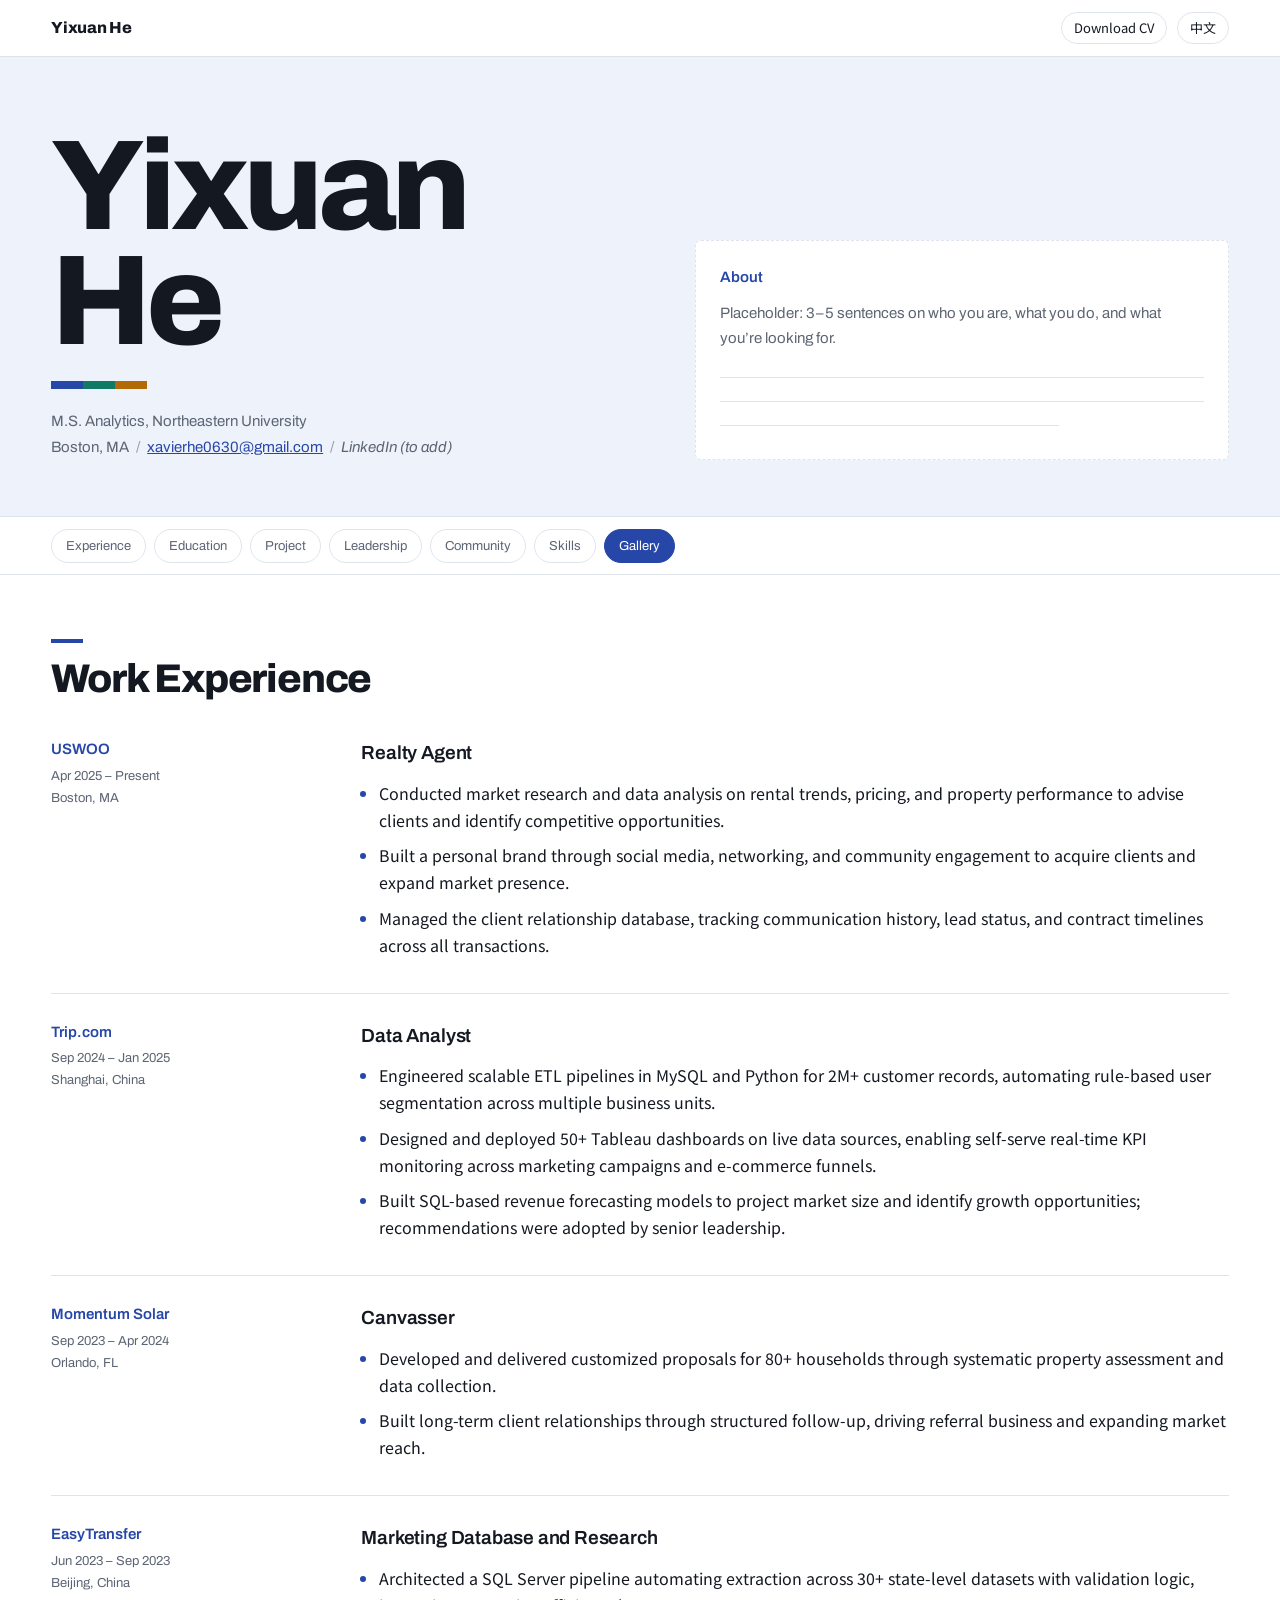
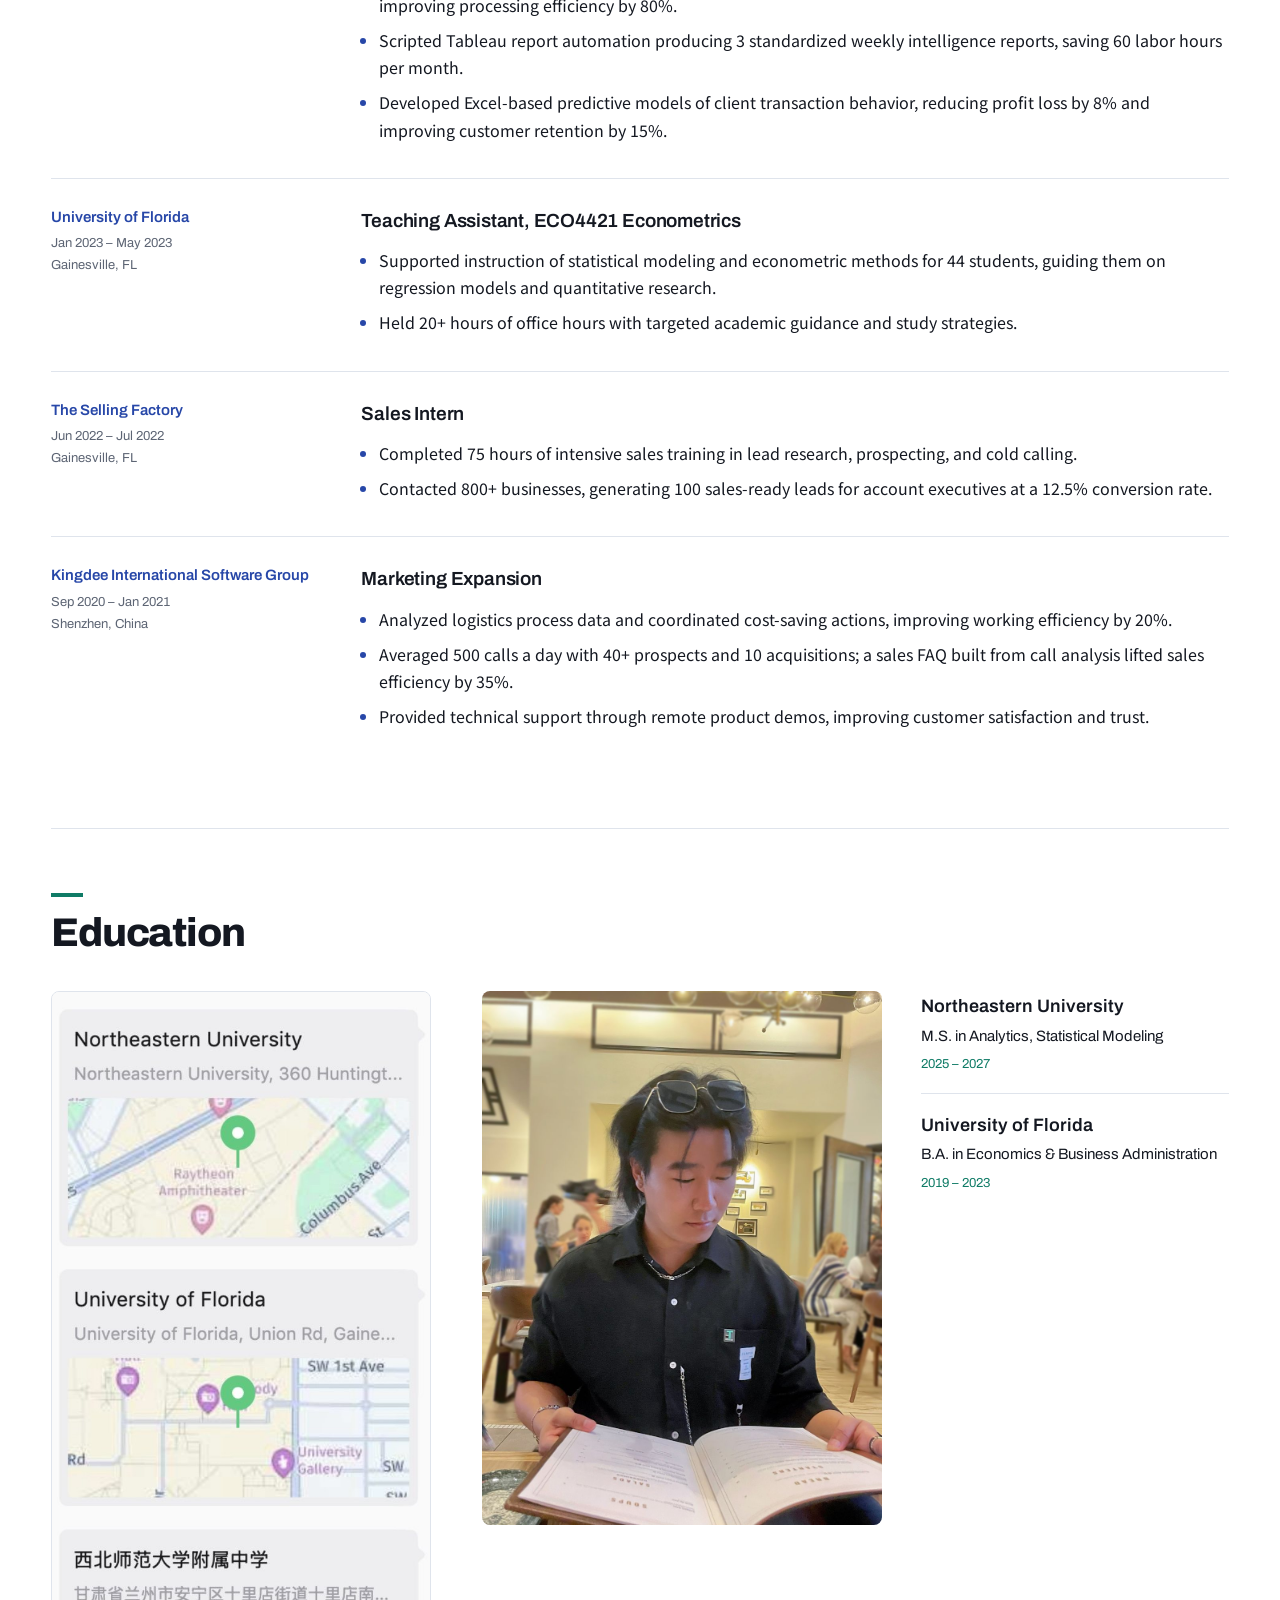
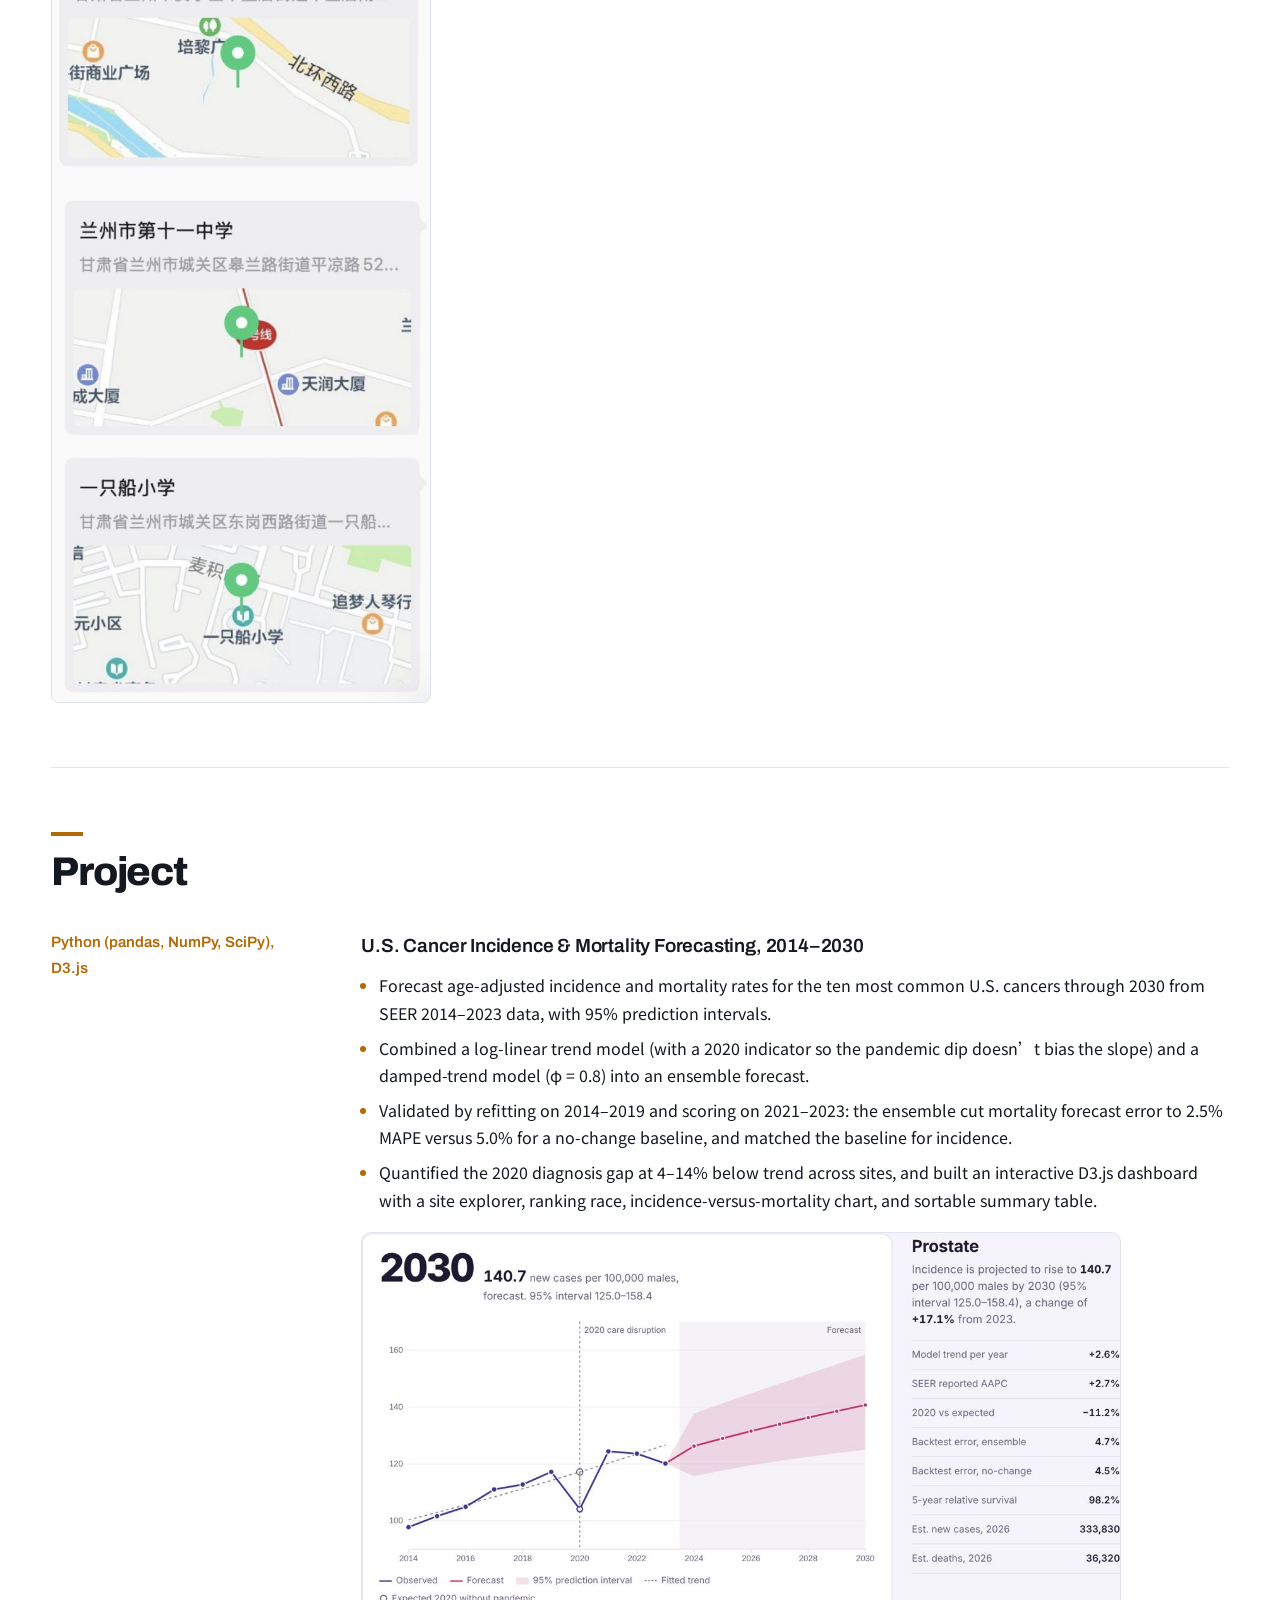
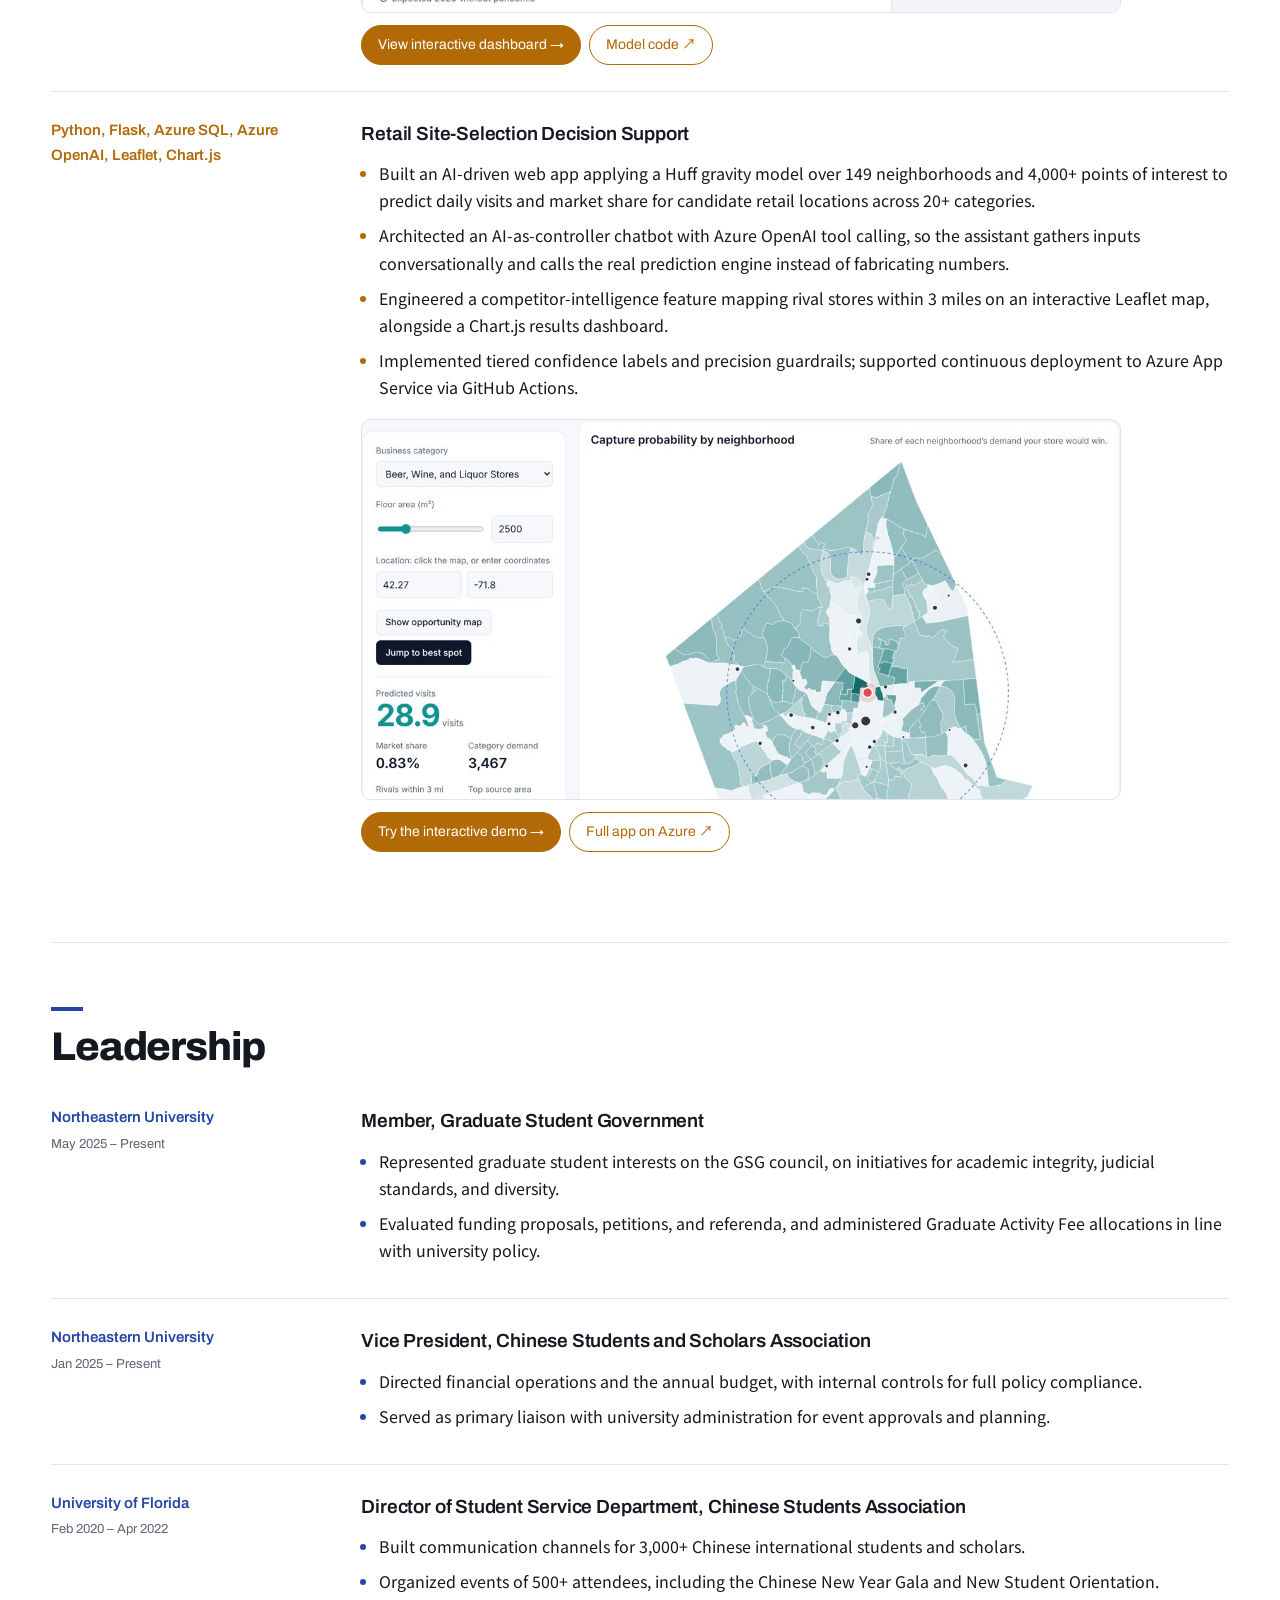
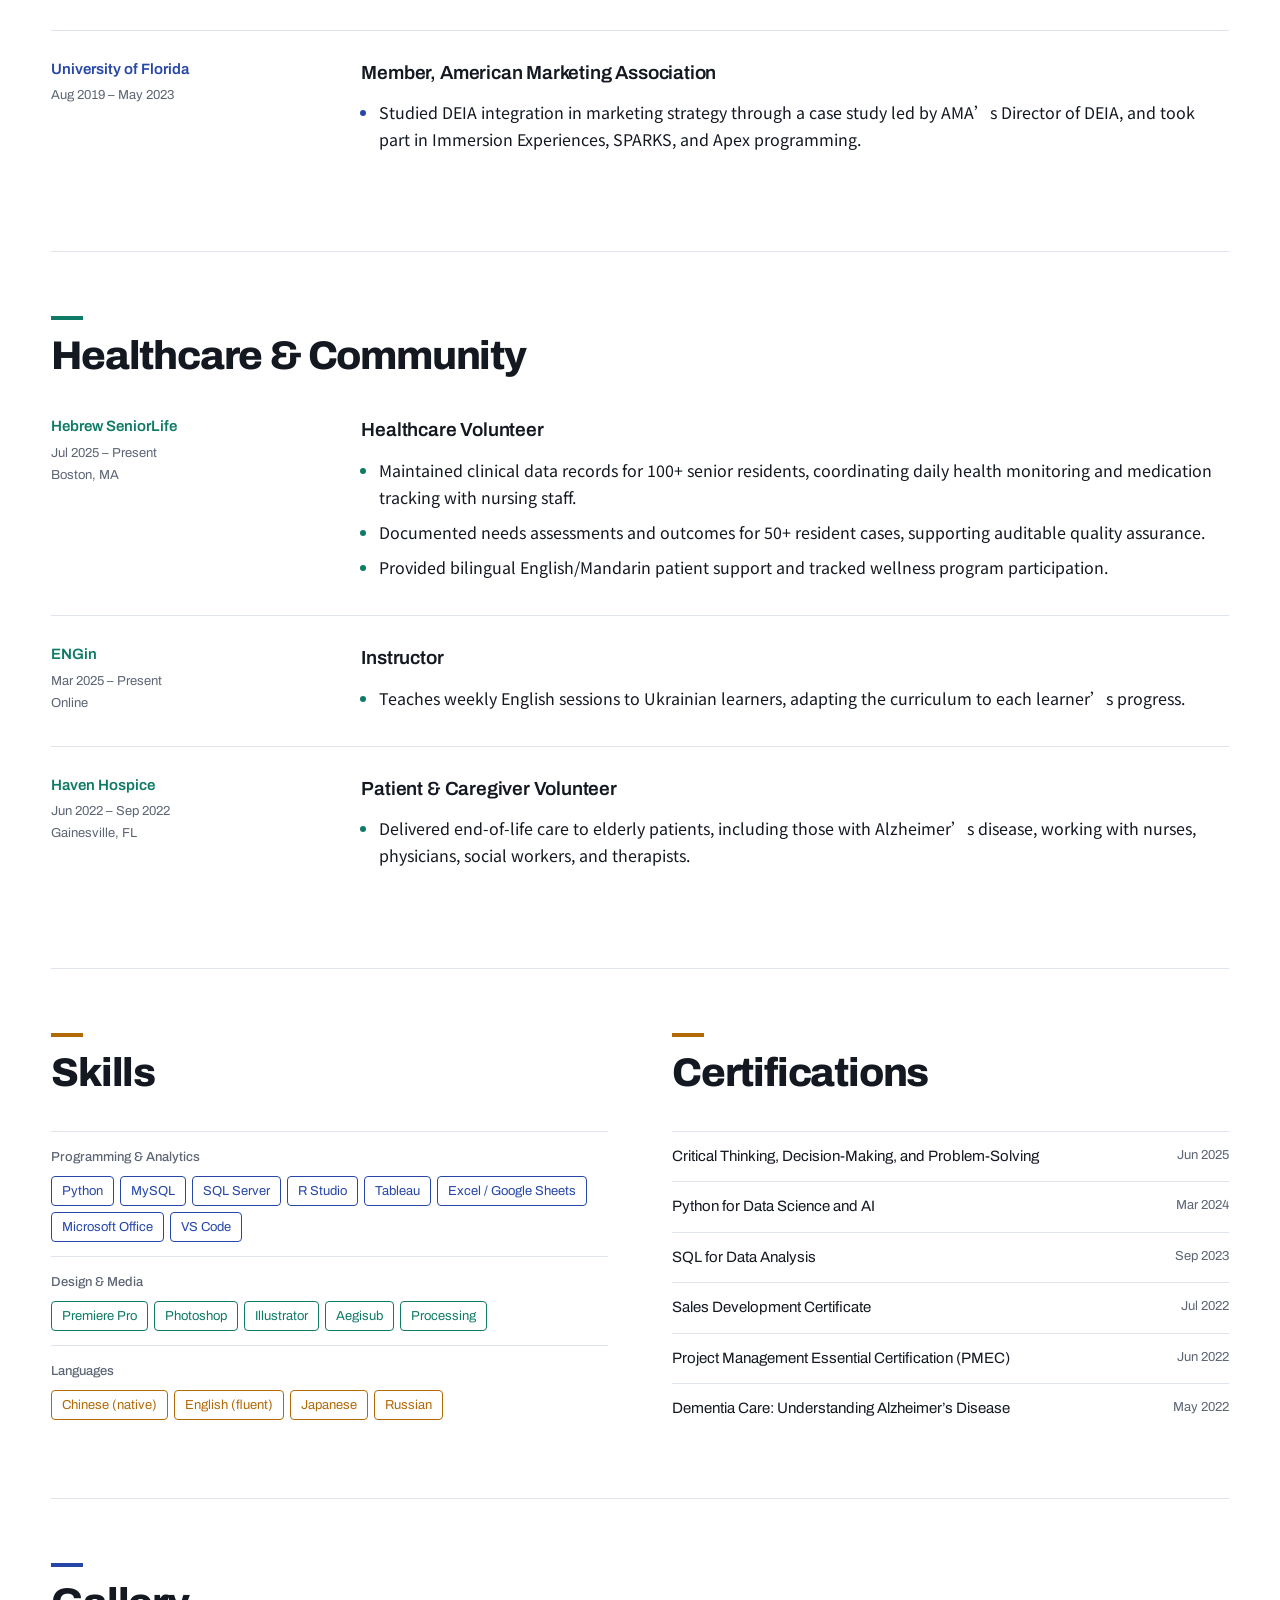
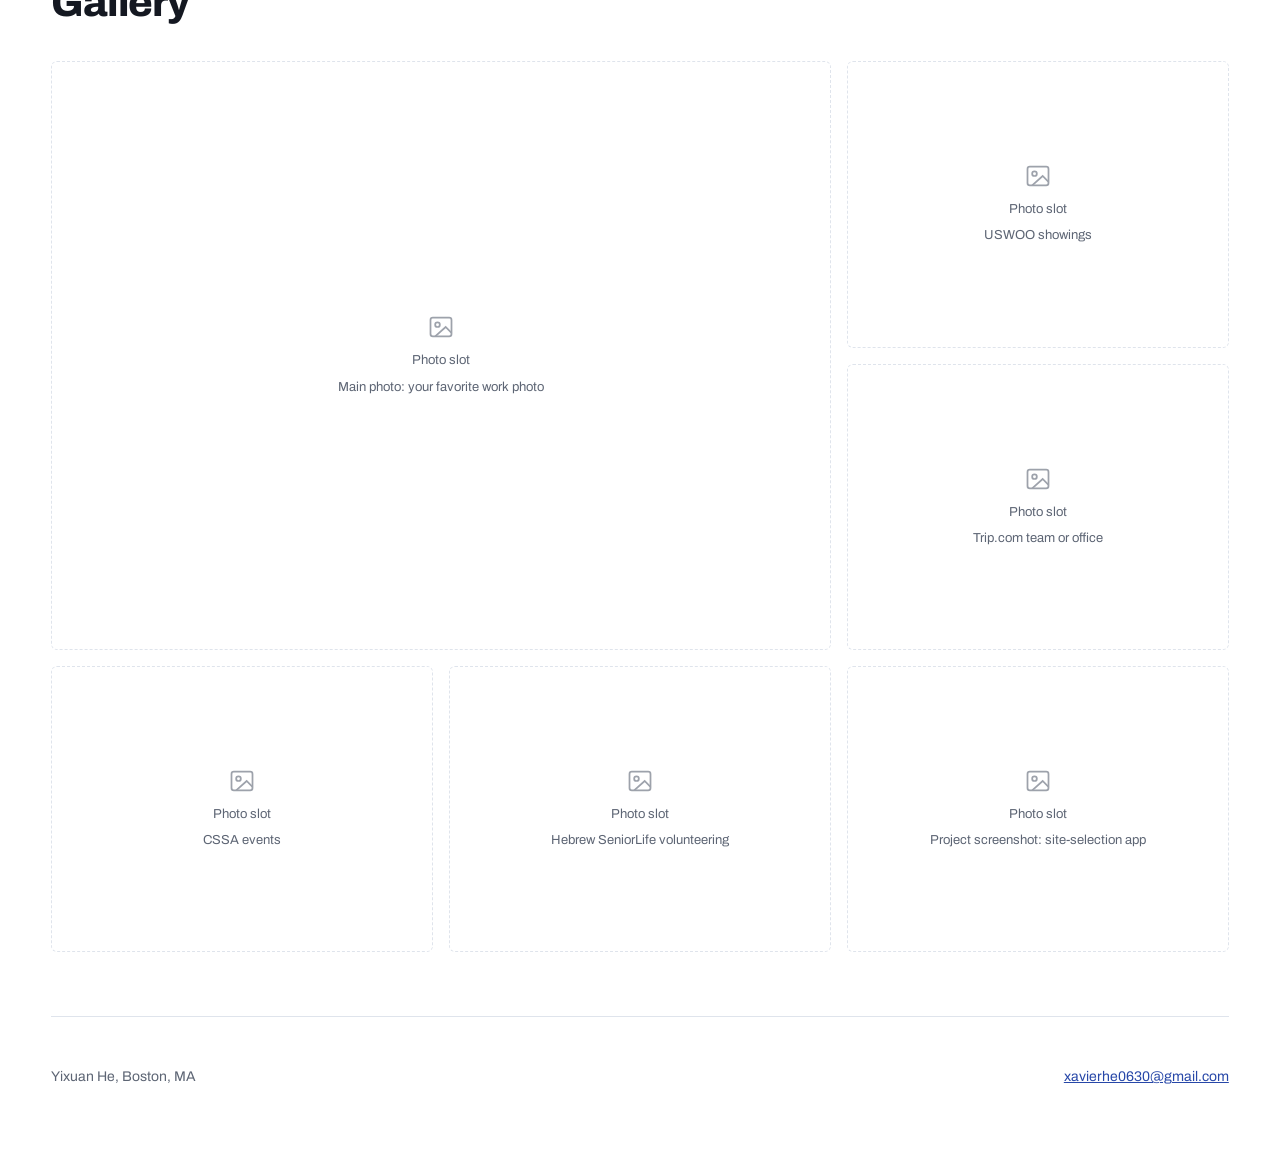
==== commit f8958393: "Add files via upload" ====
--- a/resume/index.html
+++ b/resume/index.html
@@ -5,7 +5,7 @@
 <meta name="viewport" content="width=device-width, initial-scale=1, viewport-fit=cover">
 <title>Yixuan He | Resume</title>
 <meta name="description" content="Yixuan He: M.S. Analytics at Northeastern University. Data analysis, SQL, Python, Tableau.">
-<link rel="icon" href="data:image/svg+xml,<svg xmlns=%22http://www.w3.org/2000/svg%22 viewBox=%220 0 100 100%22><text y=%22.9em%22 font-size=%2290%22>📄</text></svg>">
+<link rel="icon" href="data:,">
 <link rel="preconnect" href="https://fonts.googleapis.com">
 <link rel="preconnect" href="https://fonts.gstatic.com" crossorigin>
 <link href="https://fonts.googleapis.com/css2?family=Archivo:wght@400;500;600;800&family=Noto+Sans+SC:wght@400;500;700&display=swap" rel="stylesheet">
--- a/css/site.css
+++ b/css/site.css
@@ -99,6 +99,14 @@
 .what ul{margin:0;padding-left:18px;font-size:16px;font-family:"Noto Sans SC",Archivo,sans-serif}
 .what li{margin:8px 0}
 .what li::marker{color:var(--sc,var(--c1))}
+.proj-show{margin-top:18px;display:flex;flex-direction:column;gap:12px;max-width:760px}
+.proj-shot{display:block;border:1px solid var(--line);border-radius:10px;overflow:hidden;background:var(--surface);transition:border-color .2s,transform .2s}
+.proj-shot img{width:100%;aspect-ratio:2/1;object-fit:cover;object-position:top left}
+a.proj-shot:hover{border-color:var(--sc,var(--c1));transform:translateY(-2px)}
+.proj-links{display:flex;flex-wrap:wrap;gap:8px}
+.proj-btn{font-size:14px;padding:7px 16px;border-radius:999px;border:1px solid var(--sc,var(--c1));color:var(--sc,var(--c1));text-decoration:none;font-family:Archivo,"Noto Sans SC",sans-serif}
+.proj-btn.primary{background:var(--sc,var(--c1));color:var(--on-accent)}
+.proj-btn:hover{opacity:.85}
 .edu-grid{display:grid;grid-template-columns:minmax(0,380px) minmax(0,1fr);gap:clamp(32px,4vw,64px);align-items:start}
 .schools-shot{margin:0;border:1px solid var(--line);border-radius:8px;overflow:hidden;background:var(--surface)}
 .schools-shot img{width:100%}
@@ -143,7 +151,7 @@
 @media print{
   @page{margin:14mm}
   body{background:#fff!important;color:#000}
-  .nav,body::before,.p1-jump-bar,.no-print,.schools-shot,.portrait,.about.ph{display:none!important}
+  .nav,body::before,.p1-jump-bar,.proj-show,.no-print,.schools-shot,.portrait,.about.ph{display:none!important}
   .p1-band{background:none;border:0}
   .p1-hero-grid{padding:0 0 12px;display:block}
   .p1-name{font-size:34px;line-height:1.1}
